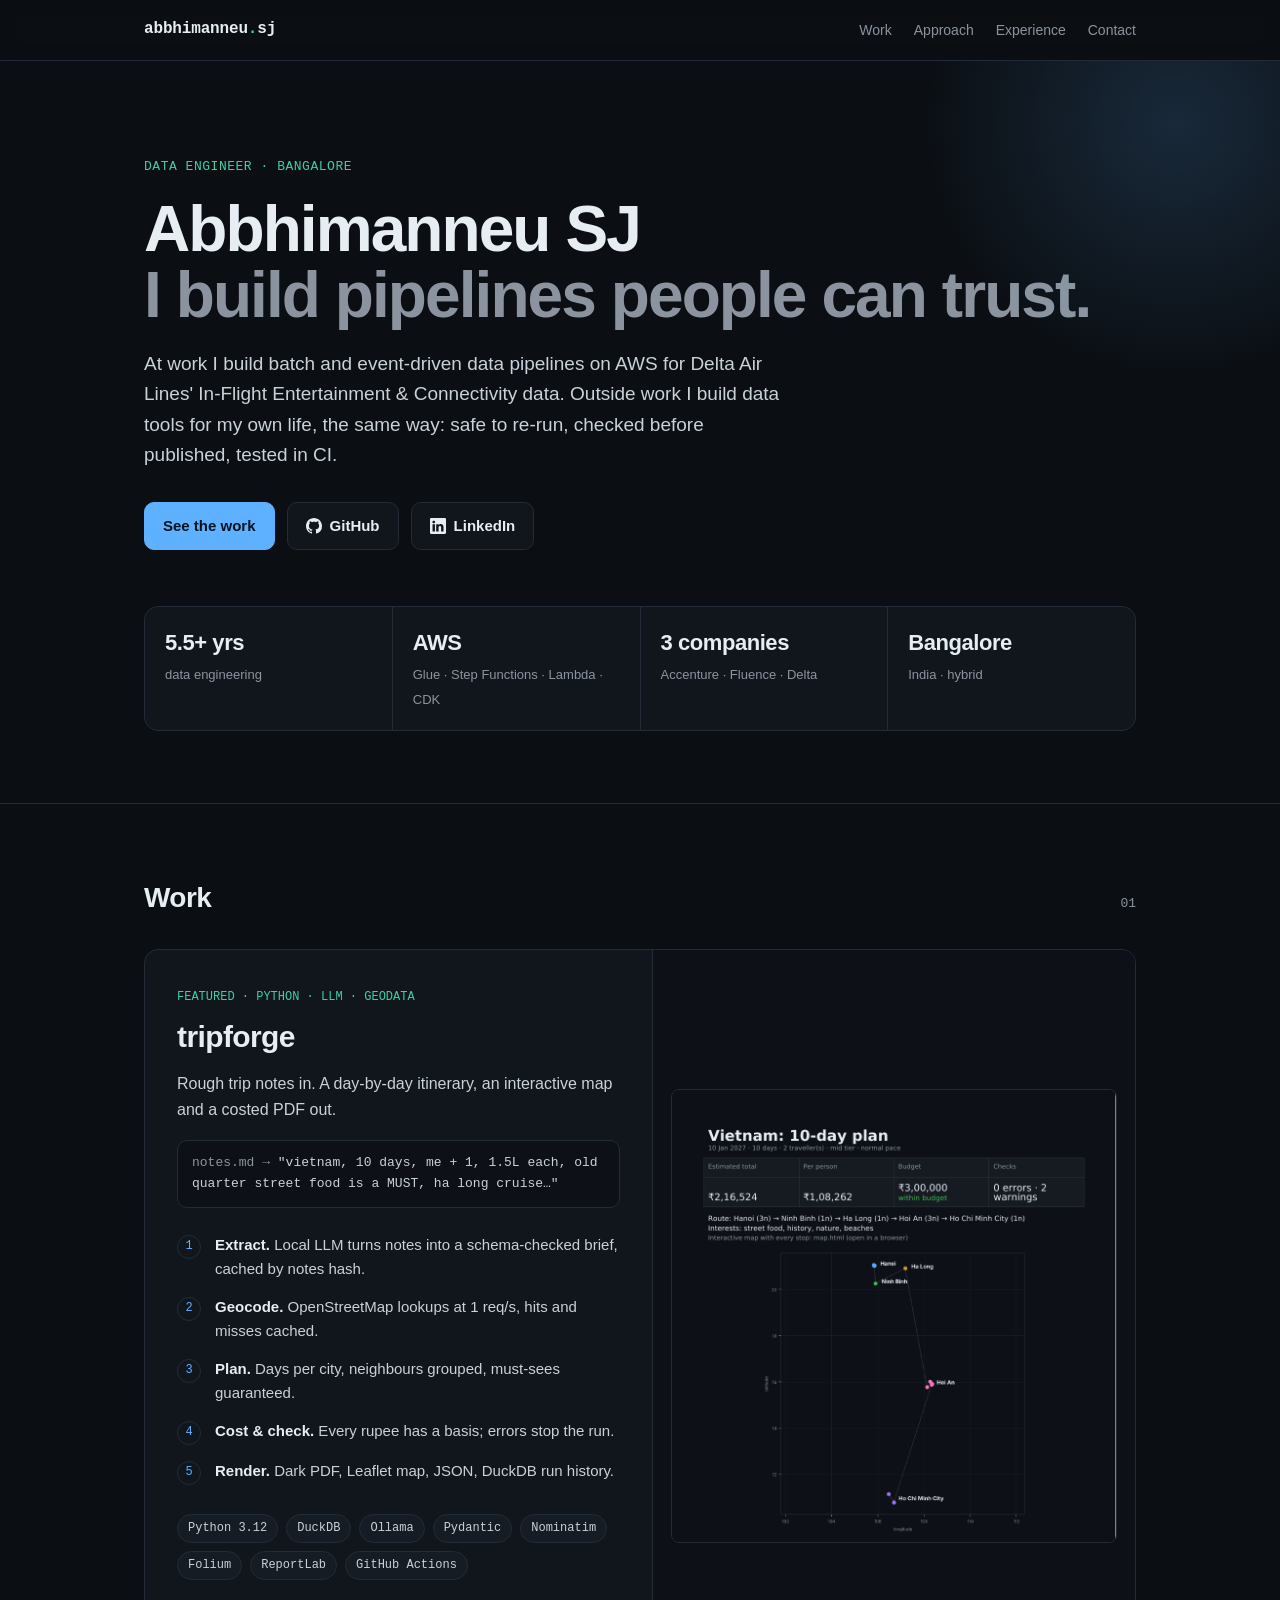
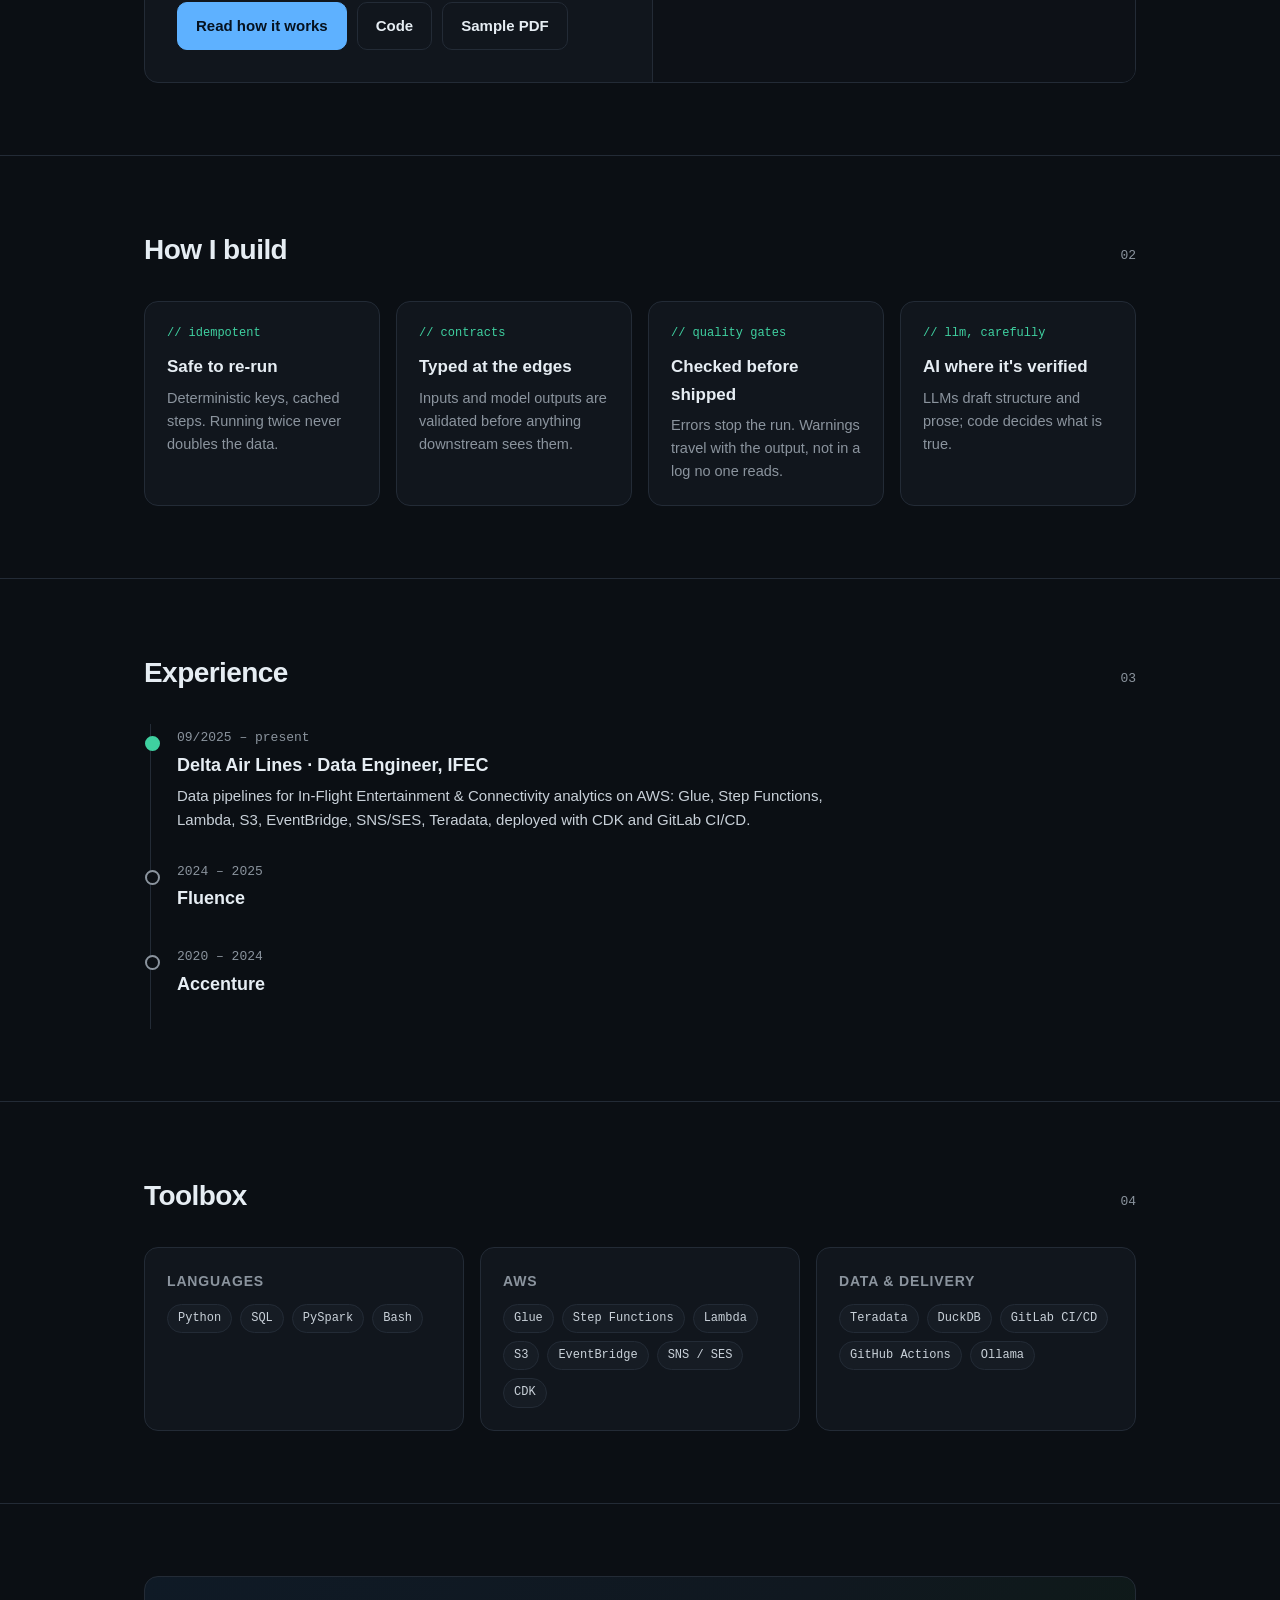
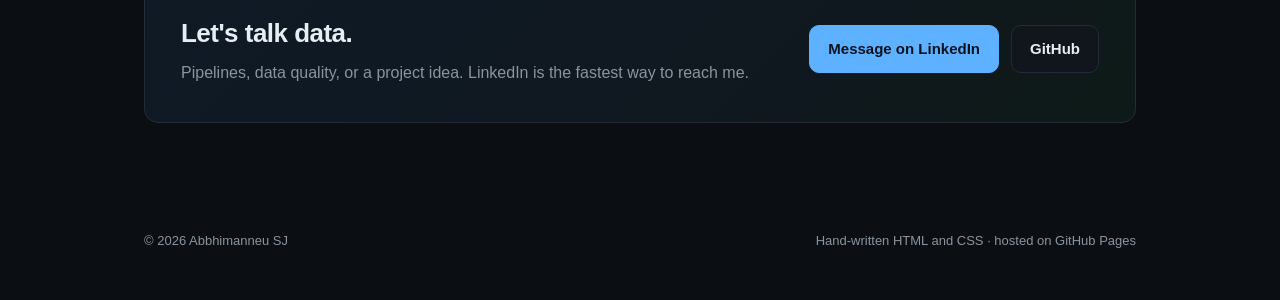
==== index.html @ 411dec0a "feat: portfolio site with tripforge write-up" ====
<!doctype html>
<html lang="en">
<head>
  <meta charset="utf-8">
  <meta name="viewport" content="width=device-width, initial-scale=1">
  <title>Abbhimanneu SJ · Data Engineer</title>
  <meta name="description" content="Data engineer in Bangalore. AWS pipelines at work; data projects on my own data, built the same way.">
  <meta property="og:title" content="Abbhimanneu SJ · Data Engineer">
  <meta property="og:description" content="AWS data pipelines, data quality, and LLMs that are checked before they are trusted.">
  <meta property="og:image" content="https://abbhimanneu.github.io/assets/tripforge-pdf.png">
  <meta name="theme-color" content="#0b0f14">
  <link rel="icon" href="assets/favicon.svg" type="image/svg+xml">
  <link rel="stylesheet" href="assets/site.css">
</head>
<body>

<nav>
  <div class="wrap">
    <a class="brand" href="#top">abbhimanneu<span>.</span>sj</a>
    <ul>
      <li><a href="#work">Work</a></li>
      <li class="hide-sm"><a href="#approach">Approach</a></li>
      <li class="hide-sm"><a href="#experience">Experience</a></li>
      <li><a href="#contact">Contact</a></li>
    </ul>
  </div>
</nav>

<header class="hero" id="top">
  <div class="wrap">
    <p class="eyebrow">DATA ENGINEER · BANGALORE</p>
    <h1>Abbhimanneu SJ<br><span class="dim">I build pipelines people can trust.</span></h1>
    <p class="lead">
      At work I build batch and event-driven data pipelines on AWS for Delta Air Lines' In-Flight
      Entertainment &amp; Connectivity data. Outside work I build data tools for my own life, the
      same way: safe to re-run, checked before published, tested in CI.
    </p>
    <div class="cta">
      <a class="btn primary" href="#work">See the work</a>
      <a class="btn" href="https://github.com/Abbhimanneu">
        <svg viewBox="0 0 16 16" fill="currentColor" aria-hidden="true"><path d="M8 0C3.58 0 0 3.58 0 8c0 3.54 2.29 6.53 5.47 7.59.4.07.55-.17.55-.38 0-.19-.01-.82-.01-1.49-2.01.37-2.53-.49-2.69-.94-.09-.23-.48-.94-.82-1.13-.28-.15-.68-.52-.01-.53.63-.01 1.08.58 1.23.82.72 1.21 1.87.87 2.33.66.07-.52.28-.87.51-1.07-1.78-.2-3.64-.89-3.64-3.95 0-.87.31-1.59.82-2.15-.08-.2-.36-1.02.08-2.12 0 0 .67-.21 2.2.82.64-.18 1.32-.27 2-.27.68 0 1.36.09 2 .27 1.53-1.04 2.2-.82 2.2-.82.44 1.1.16 1.92.08 2.12.51.56.82 1.27.82 2.15 0 3.07-1.87 3.75-3.65 3.95.29.25.54.73.54 1.48 0 1.07-.01 1.93-.01 2.2 0 .21.15.46.55.38A8.013 8.013 0 0016 8c0-4.42-3.58-8-8-8z"/></svg>
        GitHub
      </a>
      <a class="btn" href="https://www.linkedin.com/in/abbhimanneu">
        <svg viewBox="0 0 16 16" fill="currentColor" aria-hidden="true"><path d="M0 1.15C0 .52.52 0 1.17 0h13.66C15.48 0 16 .52 16 1.15v13.7c0 .63-.52 1.15-1.17 1.15H1.17C.52 16 0 15.48 0 14.85V1.15zm4.94 12.24V6.17H2.54v7.22h2.4zM3.74 5.18c.84 0 1.36-.55 1.36-1.25-.02-.71-.52-1.25-1.34-1.25-.82 0-1.36.54-1.36 1.25 0 .7.52 1.25 1.33 1.25h.01zm2.46 8.21h2.4V9.36c0-.22.02-.43.08-.59.17-.43.57-.88 1.23-.88.87 0 1.21.66 1.21 1.63v3.87h2.4V9.25c0-2.22-1.18-3.25-2.76-3.25-1.28 0-1.85.7-2.17 1.2v.03h-.02l.02-.03V6.17h-2.4c.03.68 0 7.22 0 7.22z"/></svg>
        LinkedIn
      </a>
    </div>

    <div class="facts">
      <div><b>5.5+ yrs</b><span>data engineering</span></div>
      <div><b>AWS</b><span>Glue · Step Functions · Lambda · CDK</span></div>
      <div><b>3 companies</b><span>Accenture · Fluence · Delta</span></div>
      <div><b>Bangalore</b><span>India · hybrid</span></div>
    </div>
  </div>
</header>

<main>
  <section id="work">
    <div class="wrap">
      <div class="sec-head"><h2>Work</h2><span class="num">01</span></div>

      <article class="feature">
        <div class="body">
          <span class="tag">FEATURED · PYTHON · LLM · GEODATA</span>
          <h3>tripforge</h3>
          <p>Rough trip notes in. A day-by-day itinerary, an interactive map and a costed PDF out.</p>

          <div class="quote"><span class="k">notes.md →</span> "vietnam, 10 days, me + 1, 1.5L each,
            old quarter street food is a MUST, ha long cruise…"</div>

          <ol class="steps">
            <li><span><b>Extract.</b> Local LLM turns notes into a schema-checked brief, cached by notes hash.</span></li>
            <li><span><b>Geocode.</b> OpenStreetMap lookups at 1 req/s, hits and misses cached.</span></li>
            <li><span><b>Plan.</b> Days per city, neighbours grouped, must-sees guaranteed.</span></li>
            <li><span><b>Cost &amp; check.</b> Every rupee has a basis; errors stop the run.</span></li>
            <li><span><b>Render.</b> Dark PDF, Leaflet map, JSON, DuckDB run history.</span></li>
          </ol>

          <ul class="chips">
            <li>Python 3.12</li><li>DuckDB</li><li>Ollama</li><li>Pydantic</li>
            <li>Nominatim</li><li>Folium</li><li>ReportLab</li><li>GitHub Actions</li>
          </ul>

          <div class="links">
            <a class="btn primary" href="projects/tripforge.html">Read how it works</a>
            <a class="btn" href="https://github.com/Abbhimanneu/Data-works/tree/main/tripforge">Code</a>
            <a class="btn" href="assets/tripforge-vietnam-sample.pdf">Sample PDF</a>
          </div>
        </div>
        <div class="shot">
          <a href="assets/tripforge-vietnam-sample.pdf">
            <img src="assets/tripforge-page1.png" alt="Vietnam itinerary PDF, page 1: budget summary, route and cities" loading="lazy">
          </a>
        </div>
      </article>
    </div>
  </section>

  <section id="approach">
    <div class="wrap">
      <div class="sec-head"><h2>How I build</h2><span class="num">02</span></div>
      <div class="grid4">
        <div class="card"><div class="ic">// idempotent</div><h4>Safe to re-run</h4>
          <p>Deterministic keys, cached steps. Running twice never doubles the data.</p></div>
        <div class="card"><div class="ic">// contracts</div><h4>Typed at the edges</h4>
          <p>Inputs and model outputs are validated before anything downstream sees them.</p></div>
        <div class="card"><div class="ic">// quality gates</div><h4>Checked before shipped</h4>
          <p>Errors stop the run. Warnings travel with the output, not in a log no one reads.</p></div>
        <div class="card"><div class="ic">// llm, carefully</div><h4>AI where it's verified</h4>
          <p>LLMs draft structure and prose; code decides what is true.</p></div>
      </div>
    </div>
  </section>

  <section id="experience">
    <div class="wrap">
      <div class="sec-head"><h2>Experience</h2><span class="num">03</span></div>
      <div class="timeline">
        <div class="tl now">
          <div class="when">09/2025 – present</div>
          <h4>Delta Air Lines · Data Engineer, IFEC</h4>
          <p>Data pipelines for In-Flight Entertainment &amp; Connectivity analytics on AWS:
            Glue, Step Functions, Lambda, S3, EventBridge, SNS/SES, Teradata, deployed with CDK
            and GitLab CI/CD.</p>
        </div>
        <div class="tl">
          <div class="when">2024 – 2025</div>
          <h4>Fluence</h4>
        </div>
        <div class="tl">
          <div class="when">2020 – 2024</div>
          <h4>Accenture</h4>
        </div>
      </div>
    </div>
  </section>

  <section id="stack">
    <div class="wrap">
      <div class="sec-head"><h2>Toolbox</h2><span class="num">04</span></div>
      <div class="stack">
        <div class="card"><h4>Languages</h4>
          <ul class="chips"><li>Python</li><li>SQL</li><li>PySpark</li><li>Bash</li></ul></div>
        <div class="card"><h4>AWS</h4>
          <ul class="chips"><li>Glue</li><li>Step Functions</li><li>Lambda</li><li>S3</li>
            <li>EventBridge</li><li>SNS / SES</li><li>CDK</li></ul></div>
        <div class="card"><h4>Data &amp; delivery</h4>
          <ul class="chips"><li>Teradata</li><li>DuckDB</li><li>GitLab CI/CD</li>
            <li>GitHub Actions</li><li>Ollama</li></ul></div>
      </div>
    </div>
  </section>

  <section id="contact">
    <div class="wrap">
      <div class="contact">
        <div>
          <h3>Let's talk data.</h3>
          <p>Pipelines, data quality, or a project idea. LinkedIn is the fastest way to reach me.</p>
        </div>
        <div class="cta">
          <a class="btn primary" href="https://www.linkedin.com/in/abbhimanneu">Message on LinkedIn</a>
          <a class="btn" href="https://github.com/Abbhimanneu">GitHub</a>
        </div>
      </div>
    </div>
  </section>
</main>

<footer>
  <div class="wrap">
    <span>© 2026 Abbhimanneu SJ</span>
    <span>Hand-written HTML and CSS · hosted on GitHub Pages</span>
  </div>
</footer>

</body>
</html>
---- assets/site.css ----
:root {
  --bg: #0b0f14;
  --panel: #11161d;
  --panel-2: #161c24;
  --line: #232b36;
  --text: #e6edf3;
  --muted: #8b949e;
  --accent: #5eb1ff;
  --accent-2: #3fd0a0;
  --radius: 14px;
  --max: 1040px;
  --mono: ui-monospace, "SF Mono", "JetBrains Mono", Menlo, Consolas, monospace;
  --sans: "Inter", ui-sans-serif, -apple-system, "Segoe UI", Roboto, sans-serif;
}

* { box-sizing: border-box; }
html { scroll-behavior: smooth; }
body {
  margin: 0;
  background: var(--bg);
  color: var(--text);
  font: 16px/1.6 var(--sans);
  -webkit-font-smoothing: antialiased;
}
a { color: var(--accent); text-decoration: none; }
a:hover { text-decoration: underline; }
img { max-width: 100%; display: block; }

.wrap { max-width: var(--max); margin: 0 auto; padding: 0 24px; }

/* nav */
nav {
  position: sticky; top: 0; z-index: 10;
  background: rgba(11, 15, 20, .82);
  backdrop-filter: blur(10px);
  border-bottom: 1px solid var(--line);
}
nav .wrap { display: flex; align-items: center; justify-content: space-between; height: 60px; }
nav .brand { font-family: var(--mono); font-weight: 600; color: var(--text); letter-spacing: -.01em; }
nav .brand span { color: var(--accent-2); }
nav ul { display: flex; gap: 22px; list-style: none; margin: 0; padding: 0; }
nav ul a { color: var(--muted); font-size: 14px; }
nav ul a:hover { color: var(--text); text-decoration: none; }

/* hero */
.hero { padding: 96px 0 72px; position: relative; overflow: hidden; }
.hero::before {
  content: ""; position: absolute; inset: -40% -20% auto auto; width: 720px; height: 720px;
  background: radial-gradient(closest-side, rgba(94, 177, 255, .16), transparent 70%);
  pointer-events: none;
}
.eyebrow {
  font-family: var(--mono); font-size: 13px; color: var(--accent-2);
  letter-spacing: .04em; margin: 0 0 18px;
}
.hero h1 {
  font-size: clamp(38px, 6vw, 64px); line-height: 1.04; letter-spacing: -.03em;
  margin: 0 0 20px; font-weight: 700;
}
.hero h1 .dim { color: var(--muted); font-weight: 600; }
.hero p.lead { font-size: 19px; color: #c9d1d9; max-width: 640px; margin: 0 0 32px; }
.cta { display: flex; flex-wrap: wrap; gap: 12px; }
.btn {
  display: inline-flex; align-items: center; gap: 8px; padding: 11px 18px; border-radius: 10px;
  font-size: 15px; font-weight: 600; border: 1px solid var(--line); color: var(--text);
  background: var(--panel);
}
.btn:hover { text-decoration: none; border-color: #3a4554; }
.btn.primary { background: var(--accent); border-color: var(--accent); color: #06121f; }
.btn.primary:hover { filter: brightness(1.08); }
.btn svg { width: 16px; height: 16px; }

.facts {
  display: grid; grid-template-columns: repeat(4, 1fr); gap: 1px; margin-top: 56px;
  background: var(--line); border: 1px solid var(--line); border-radius: var(--radius);
  overflow: hidden;
}
.facts div { background: var(--panel); padding: 18px 20px; }
.facts b { display: block; font-size: 22px; letter-spacing: -.02em; }
.facts span { color: var(--muted); font-size: 13px; }

/* sections */
section { padding: 72px 0; border-top: 1px solid var(--line); }
.sec-head { display: flex; align-items: baseline; justify-content: space-between; gap: 16px;
  margin-bottom: 28px; }
.sec-head h2 { font-size: 28px; letter-spacing: -.02em; margin: 0; }
.sec-head .num { font-family: var(--mono); color: var(--muted); font-size: 13px; }

/* featured project */
.feature {
  display: grid; grid-template-columns: 1.05fr 1fr; gap: 0;
  background: var(--panel); border: 1px solid var(--line); border-radius: var(--radius);
  overflow: hidden;
}
.feature .body { padding: 32px; }
.feature .tag { font-family: var(--mono); font-size: 12px; color: var(--accent-2); }
.feature h3 { font-size: 30px; margin: 6px 0 10px; letter-spacing: -.02em; }
.feature p { color: #c9d1d9; margin: 0 0 18px; }
.feature .shot { background: #0d1117; border-left: 1px solid var(--line); display: flex;
  align-items: center; padding: 18px; }
.feature .shot img { border-radius: 8px; border: 1px solid var(--line); }

.quote {
  font-family: var(--mono); font-size: 13px; background: #0d1117; border: 1px solid var(--line);
  border-radius: 10px; padding: 12px 14px; color: #c9d1d9; margin: 0 0 18px;
}
.quote .k { color: var(--muted); }

.steps { list-style: none; padding: 0; margin: 0 0 22px; counter-reset: s; }
.steps li { counter-increment: s; display: grid; grid-template-columns: 28px 1fr; gap: 10px;
  padding: 7px 0; color: #c9d1d9; font-size: 15px; }
.steps li::before {
  content: counter(s); font-family: var(--mono); font-size: 12px; color: var(--accent);
  border: 1px solid var(--line); border-radius: 50%; width: 22px; height: 22px;
  display: grid; place-items: center; margin-top: 2px;
}
.steps b { color: var(--text); font-weight: 600; }

.chips { display: flex; flex-wrap: wrap; gap: 8px; margin: 0 0 22px; padding: 0; list-style: none; }
.chips li { font-family: var(--mono); font-size: 12px; color: #c9d1d9; background: var(--panel-2);
  border: 1px solid var(--line); border-radius: 999px; padding: 4px 10px; }

.links { display: flex; flex-wrap: wrap; gap: 10px; }

/* principles */
.grid4 { display: grid; grid-template-columns: repeat(4, 1fr); gap: 16px; }
.card { background: var(--panel); border: 1px solid var(--line); border-radius: var(--radius);
  padding: 22px; }
.card .ic { font-family: var(--mono); font-size: 12px; color: var(--accent-2); margin-bottom: 10px; }
.card h4 { margin: 0 0 6px; font-size: 17px; }
.card p { margin: 0; color: var(--muted); font-size: 14.5px; }

/* timeline */
.timeline { border-left: 1px solid var(--line); margin-left: 6px; padding-left: 26px; }
.tl { position: relative; padding: 4px 0 26px; }
.tl::before { content: ""; position: absolute; left: -32px; top: 12px; width: 11px; height: 11px;
  border-radius: 50%; background: var(--bg); border: 2px solid var(--muted); }
.tl.now::before { border-color: var(--accent-2); background: var(--accent-2); }
.tl .when { font-family: var(--mono); font-size: 13px; color: var(--muted); }
.tl h4 { margin: 2px 0 4px; font-size: 18px; }
.tl p { margin: 0; color: #c9d1d9; font-size: 15px; max-width: 680px; }

/* stack */
.stack { display: grid; grid-template-columns: repeat(3, 1fr); gap: 16px; }
.stack .card h4 { font-size: 14px; color: var(--muted); font-weight: 600; text-transform: uppercase;
  letter-spacing: .06em; margin-bottom: 12px; }
.stack .chips { margin: 0; }

/* contact */
.contact { display: flex; flex-wrap: wrap; align-items: center; justify-content: space-between;
  gap: 24px; background: linear-gradient(135deg, #0f1a26, #101820 60%, #0e1a17);
  border: 1px solid var(--line); border-radius: var(--radius); padding: 36px; }
.contact h3 { margin: 0 0 6px; font-size: 26px; letter-spacing: -.02em; }
.contact p { margin: 0; color: var(--muted); }

footer { padding: 36px 0 48px; color: var(--muted); font-size: 13px; }
footer .wrap { display: flex; justify-content: space-between; flex-wrap: wrap; gap: 12px; }

/* article page */
.article { max-width: 760px; margin: 0 auto; padding: 64px 24px 24px; }
.article h1 { font-size: clamp(32px, 5vw, 46px); letter-spacing: -.03em; line-height: 1.1;
  margin: 8px 0 14px; }
.article .meta { color: var(--muted); font-size: 14px; margin-bottom: 32px; }
.article h2 { font-size: 22px; margin: 44px 0 12px; letter-spacing: -.01em; }
.article p, .article li { color: #c9d1d9; }
.article code { font-family: var(--mono); font-size: 13.5px; background: var(--panel-2);
  border: 1px solid var(--line); border-radius: 6px; padding: 1px 6px; }
.article pre { background: #0d1117; border: 1px solid var(--line); border-radius: 10px;
  padding: 16px; overflow-x: auto; font: 13px/1.55 var(--mono); color: #c9d1d9; }
.article pre code { background: none; border: 0; padding: 0; }
.article table { width: 100%; border-collapse: collapse; font-size: 14.5px; margin: 8px 0 8px; }
.article th, .article td { text-align: left; padding: 9px 10px; border-bottom: 1px solid var(--line);
  vertical-align: top; }
.article th { color: var(--muted); font-weight: 600; font-size: 13px; }
.article figure { margin: 24px 0; }
.article figcaption { color: var(--muted); font-size: 13px; margin-top: 8px; }
.back { font-size: 14px; color: var(--muted); }

@media (max-width: 860px) {
  .feature { grid-template-columns: 1fr; }
  .feature .shot { border-left: 0; border-top: 1px solid var(--line); }
  .grid4 { grid-template-columns: 1fr 1fr; }
  .stack { grid-template-columns: 1fr; }
  .facts { grid-template-columns: 1fr 1fr; }
  nav ul { gap: 14px; }
}
@media (max-width: 520px) {
  .grid4 { grid-template-columns: 1fr; }
  nav ul li.hide-sm { display: none; }
  .hero { padding: 64px 0 48px; }
}
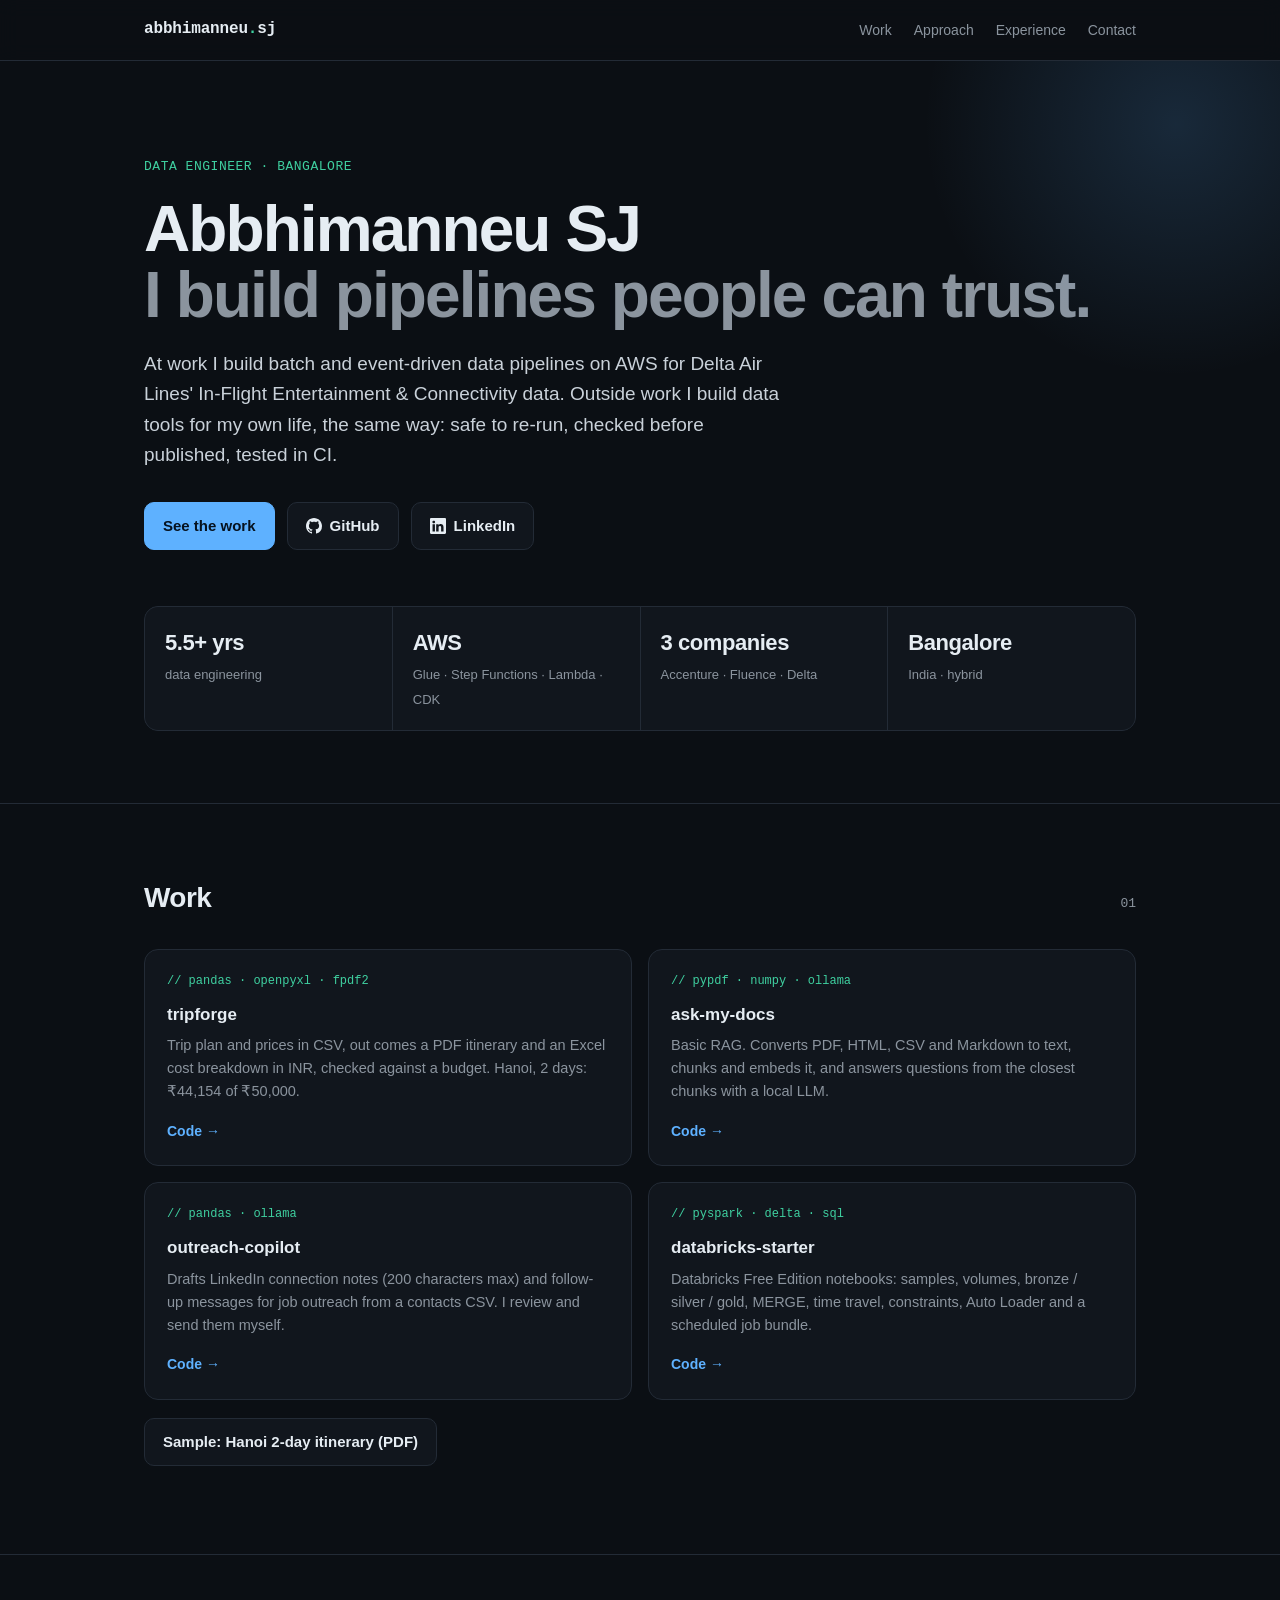
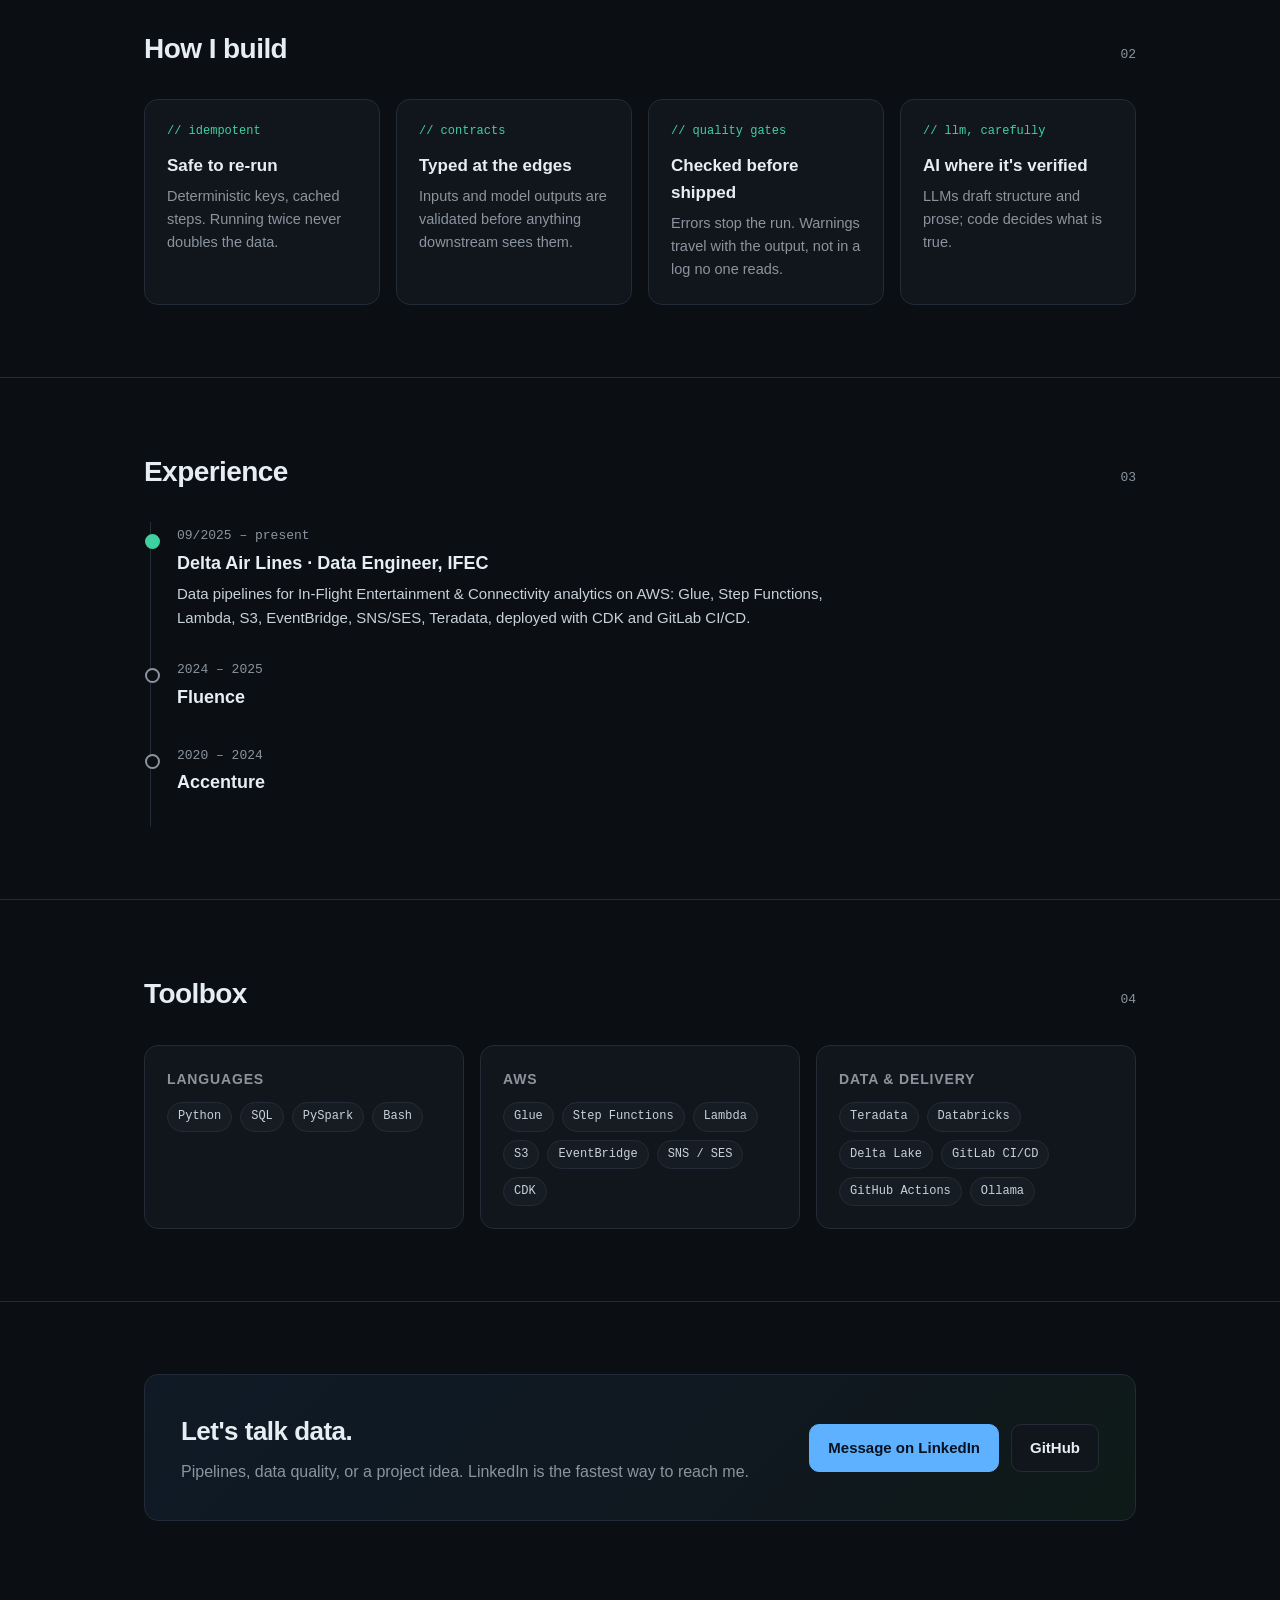
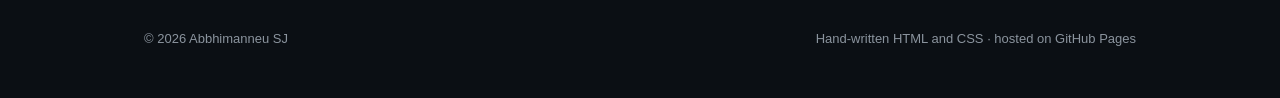
==== commit d70f874b: "site: four project cards, simple tripforge sample" ====
--- a/index.html
+++ b/index.html
@@ -6,9 +6,8 @@
   <title>Abbhimanneu SJ · Data Engineer</title>
   <meta name="description" content="Data engineer in Bangalore. AWS pipelines at work; data projects on my own data, built the same way.">
   <meta property="og:title" content="Abbhimanneu SJ · Data Engineer">
-  <meta property="og:description" content="AWS data pipelines, data quality, and LLMs that are checked before they are trusted.">
-  <meta property="og:image" content="https://abbhimanneu.github.io/assets/tripforge-pdf.png">
-  <meta name="theme-color" content="#0b0f14">
+  <meta property="og:description" content="Data engineer in Bangalore: AWS pipelines at work, small data projects on my own time.">
+    <meta name="theme-color" content="#0b0f14">
   <link rel="icon" href="assets/favicon.svg" type="image/svg+xml">
   <link rel="stylesheet" href="assets/site.css">
 </head>
@@ -61,40 +60,37 @@
     <div class="wrap">
       <div class="sec-head"><h2>Work</h2><span class="num">01</span></div>
 
-      <article class="feature">
-        <div class="body">
-          <span class="tag">FEATURED · PYTHON · LLM · GEODATA</span>
-          <h3>tripforge</h3>
-          <p>Rough trip notes in. A day-by-day itinerary, an interactive map and a costed PDF out.</p>
-
-          <div class="quote"><span class="k">notes.md →</span> "vietnam, 10 days, me + 1, 1.5L each,
-            old quarter street food is a MUST, ha long cruise…"</div>
-
-          <ol class="steps">
-            <li><span><b>Extract.</b> Local LLM turns notes into a schema-checked brief, cached by notes hash.</span></li>
-            <li><span><b>Geocode.</b> OpenStreetMap lookups at 1 req/s, hits and misses cached.</span></li>
-            <li><span><b>Plan.</b> Days per city, neighbours grouped, must-sees guaranteed.</span></li>
-            <li><span><b>Cost &amp; check.</b> Every rupee has a basis; errors stop the run.</span></li>
-            <li><span><b>Render.</b> Dark PDF, Leaflet map, JSON, DuckDB run history.</span></li>
-          </ol>
-
-          <ul class="chips">
-            <li>Python 3.12</li><li>DuckDB</li><li>Ollama</li><li>Pydantic</li>
-            <li>Nominatim</li><li>Folium</li><li>ReportLab</li><li>GitHub Actions</li>
-          </ul>
-
-          <div class="links">
-            <a class="btn primary" href="projects/tripforge.html">Read how it works</a>
-            <a class="btn" href="https://github.com/Abbhimanneu/Data-works/tree/main/tripforge">Code</a>
-            <a class="btn" href="assets/tripforge-vietnam-sample.pdf">Sample PDF</a>
-          </div>
-        </div>
-        <div class="shot">
-          <a href="assets/tripforge-vietnam-sample.pdf">
-            <img src="assets/tripforge-page1.png" alt="Vietnam itinerary PDF, page 1: budget summary, route and cities" loading="lazy">
-          </a>
-        </div>
-      </article>
+      <div class="grid2">
+        <a class="card proj" href="https://github.com/Abbhimanneu/Data-works/tree/main/tripforge">
+          <div class="ic">// pandas · openpyxl · fpdf2</div>
+          <h4>tripforge</h4>
+          <p>Trip plan and prices in CSV, out comes a PDF itinerary and an Excel cost breakdown in
+            INR, checked against a budget. Hanoi, 2 days: ₹44,154 of ₹50,000.</p>
+          <span class="more">Code →</span>
+        </a>
+        <a class="card proj" href="https://github.com/Abbhimanneu/Data-works/tree/main/ask-my-docs">
+          <div class="ic">// pypdf · numpy · ollama</div>
+          <h4>ask-my-docs</h4>
+          <p>Basic RAG. Converts PDF, HTML, CSV and Markdown to text, chunks and embeds it, and
+            answers questions from the closest chunks with a local LLM.</p>
+          <span class="more">Code →</span>
+        </a>
+        <a class="card proj" href="https://github.com/Abbhimanneu/Data-works/tree/main/outreach-copilot">
+          <div class="ic">// pandas · ollama</div>
+          <h4>outreach-copilot</h4>
+          <p>Drafts LinkedIn connection notes (200 characters max) and follow-up messages for job
+            outreach from a contacts CSV. I review and send them myself.</p>
+          <span class="more">Code →</span>
+        </a>
+        <a class="card proj" href="https://github.com/Abbhimanneu/Data-works/tree/main/databricks-starter">
+          <div class="ic">// pyspark · delta · sql</div>
+          <h4>databricks-starter</h4>
+          <p>Databricks Free Edition notebooks: samples, volumes, bronze / silver / gold, MERGE,
+            time travel, constraints, Auto Loader and a scheduled job bundle.</p>
+          <span class="more">Code →</span>
+        </a>
+      </div>
+      <p style="margin-top:18px"><a class="btn" href="assets/vietnam_2day_itinerary.pdf">Sample: Hanoi 2-day itinerary (PDF)</a></p>
     </div>
   </section>
 
@@ -147,7 +143,7 @@
           <ul class="chips"><li>Glue</li><li>Step Functions</li><li>Lambda</li><li>S3</li>
             <li>EventBridge</li><li>SNS / SES</li><li>CDK</li></ul></div>
         <div class="card"><h4>Data &amp; delivery</h4>
-          <ul class="chips"><li>Teradata</li><li>DuckDB</li><li>GitLab CI/CD</li>
+          <ul class="chips"><li>Teradata</li><li>Databricks</li><li>Delta Lake</li><li>GitLab CI/CD</li>
             <li>GitHub Actions</li><li>Ollama</li></ul></div>
       </div>
     </div>
--- a/assets/site.css
+++ b/assets/site.css
@@ -122,6 +122,12 @@
 
 .links { display: flex; flex-wrap: wrap; gap: 10px; }
 
+.grid2 { display: grid; grid-template-columns: 1fr 1fr; gap: 16px; }
+.card.proj { display: block; color: var(--text); transition: border-color .15s; }
+.card.proj:hover { text-decoration: none; border-color: #3a4554; }
+.card.proj p { margin-bottom: 14px; }
+.card .more { font-size: 14px; color: var(--accent); font-weight: 600; }
+
 /* principles */
 .grid4 { display: grid; grid-template-columns: repeat(4, 1fr); gap: 16px; }
 .card { background: var(--panel); border: 1px solid var(--line); border-radius: var(--radius);
@@ -180,6 +186,7 @@
   .feature { grid-template-columns: 1fr; }
   .feature .shot { border-left: 0; border-top: 1px solid var(--line); }
   .grid4 { grid-template-columns: 1fr 1fr; }
+  .grid2 { grid-template-columns: 1fr; }
   .stack { grid-template-columns: 1fr; }
   .facts { grid-template-columns: 1fr 1fr; }
   nav ul { gap: 14px; }
